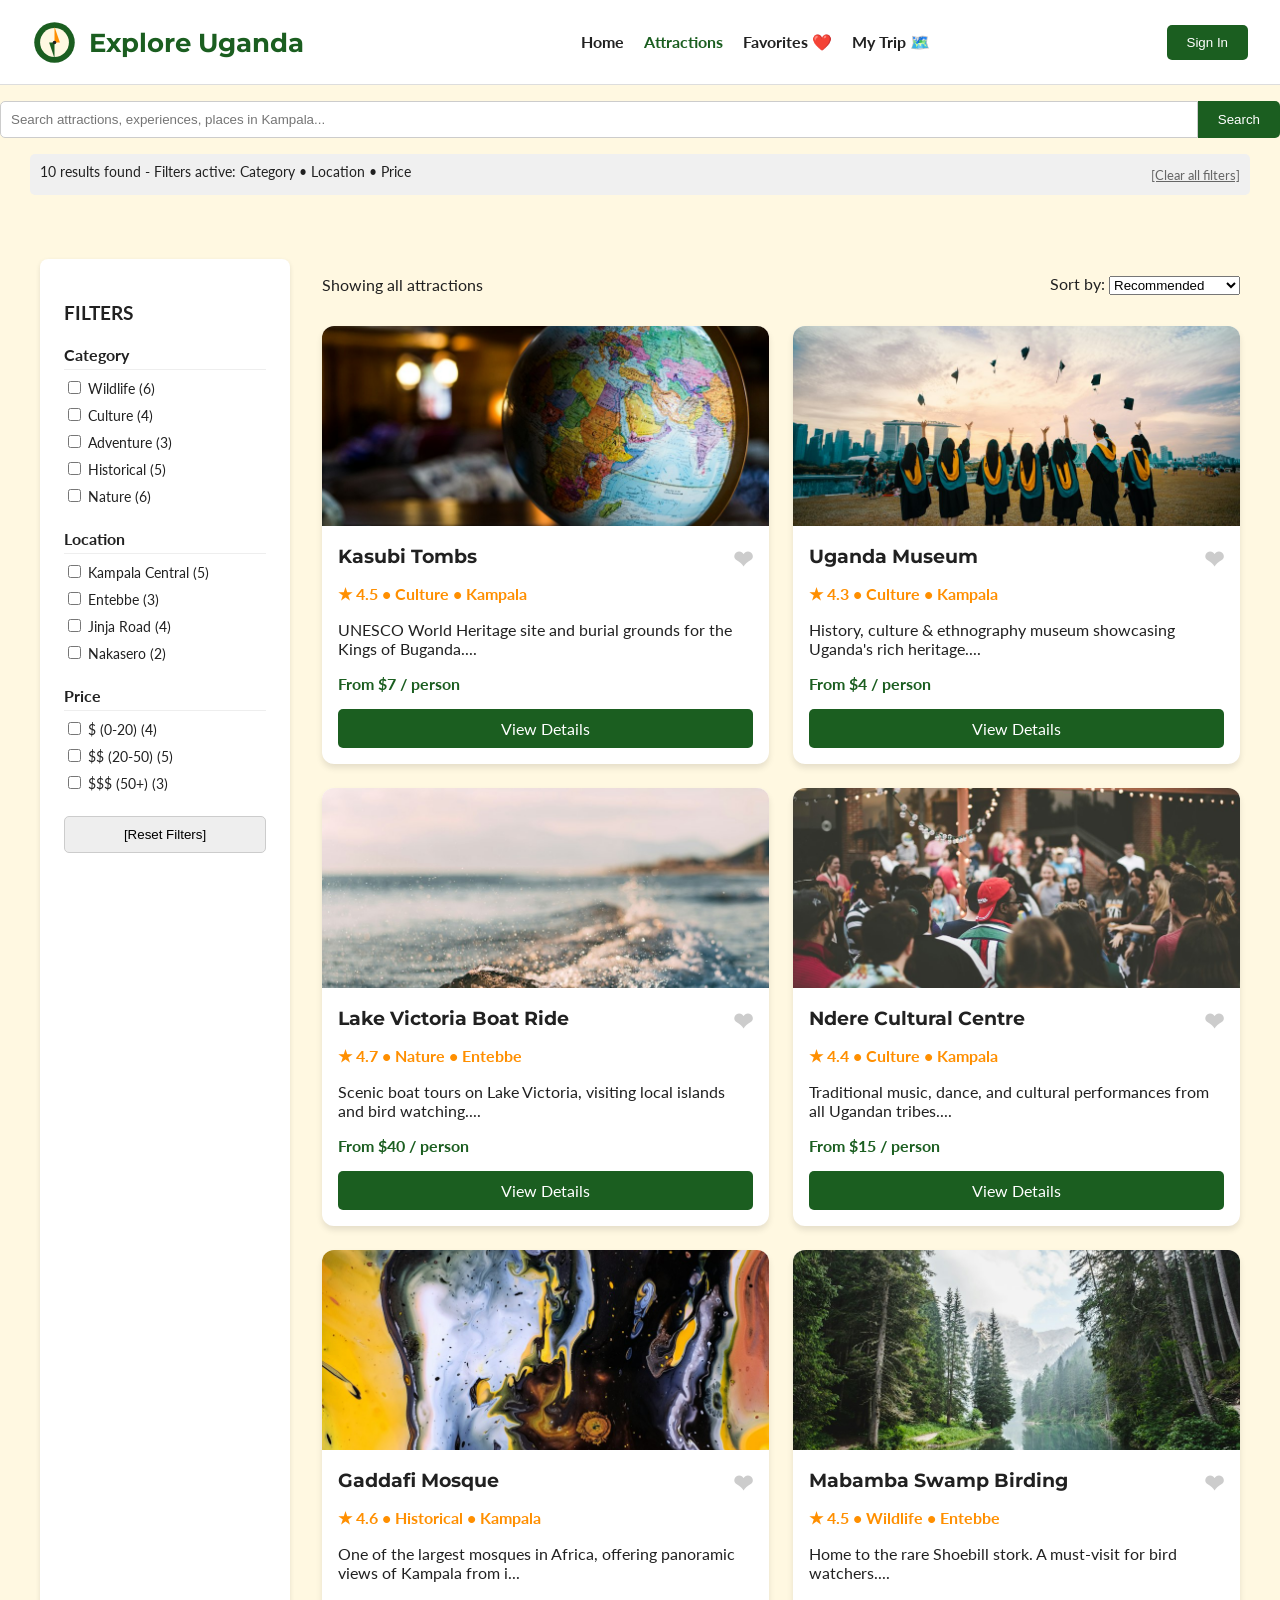
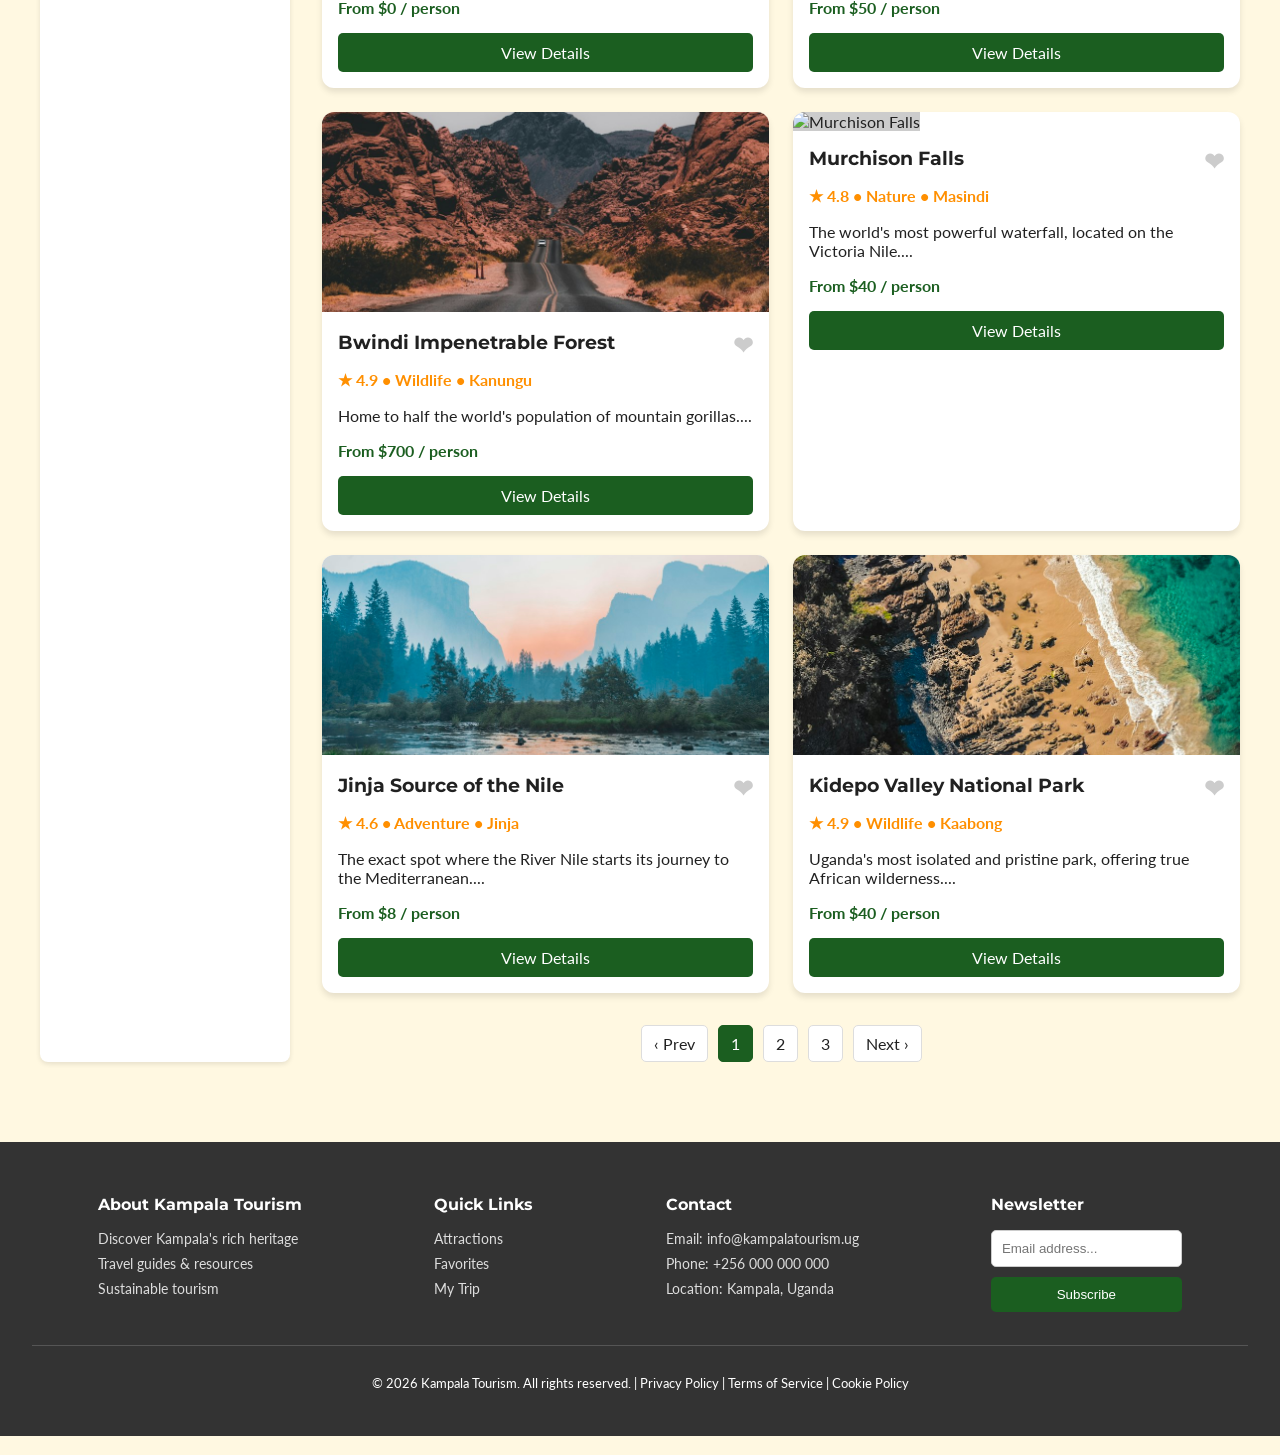
==== attractions.html @ c3bb94f0 "project" ====
<!DOCTYPE html>
<html lang="en">

<head>
    <meta charset="UTF-8">
    <meta name="viewport" content="width=device-width, initial-scale=1.0">
    <title>Attractions - Explore Uganda</title>
    <meta name="description"
        content="Explore Uganda's top tourist attractions, cultural sites, and nature experiences in Kampala and beyond.">
    <link rel="stylesheet" href="css/style.css">
    <link href="https://fonts.googleapis.com/css2?family=Lato:wght@400;700&family=Montserrat:wght@700&display=swap"
        rel="stylesheet">
</head>

<body>

    <!-- HEADER -->
    <header>
        <div class="logo">
            <svg viewBox="0 0 100 100" xmlns="http://www.w3.org/2000/svg">
                <circle cx="50" cy="50" r="45" fill="#1B5E20" />
                <circle cx="50" cy="50" r="32" fill="#FFF8E1" />
                <polygon points="50,15 62,50 50,50" fill="#FF8F00" />
                <polygon points="50,85 38,50 50,50" fill="#1B5E20" />
                <circle cx="50" cy="50" r="4" fill="#212121" />
            </svg>
            <h1>Explore Uganda</h1>
        </div>
        <nav>
            <ul>
                <li><a href="index.html">Home</a></li>
                <li><a href="attractions.html" style="color: var(--primary-green);">Attractions</a></li>
                <li><a href="favorites.html">Favorites ❤️</a></li>
                <li><a href="itinerary.html">My Trip 🗺️</a></li>
            </ul>
        </nav>
        <button class="sign-in-btn">Sign In</button>
    </header>

    <!-- TOP SEARCH & DYNAMIC FILTERING BAR (From Wireframe 1) -->
    <section class="listing-header">
        <div class="search-bar" style="margin: 1rem auto; max-width: 100%;">
            <input type="text" placeholder="Search attractions, experiences, places in Kampala...">
            <button>Search</button>
        </div>
        <div class="filter-status-bar"
            style="display: flex; justify-content: space-between; align-items: center; max-width: 1200px; margin: 0 auto 2rem auto;">
            <p><span id="results-count">12 results found</span> - Filters active: Category • Location • Price</p>
            <a href="#" class="clear-all" aria-label="Clear all active filters">[Clear all filters]</a>
        </div>
    </section>

    <!-- MAIN CONTENT: LISTING + FILTERS -->
    <main class="listing-container" id="attractions">

        <!-- FILTERS SIDEBAR -->
        <aside class="filters-sidebar">
            <h3>FILTERS</h3>

            <div class="filter-group">
                <h4>Category</h4>
                <label><input type="checkbox" class="filter-category" value="Wildlife"> Wildlife (6)</label>
                <label><input type="checkbox" class="filter-category" value="Culture"> Culture (4)</label>
                <label><input type="checkbox" class="filter-category" value="Adventure"> Adventure (3)</label>
                <label><input type="checkbox" class="filter-category" value="Historical"> Historical (5)</label>
                <label><input type="checkbox" class="filter-category" value="Nature"> Nature (6)</label>
            </div>

            <div class="filter-group">
                <h4>Location</h4>
                <label><input type="checkbox" class="filter-location" value="Kampala"> Kampala Central (5)</label>
                <label><input type="checkbox" class="filter-location" value="Entebbe"> Entebbe (3)</label>
                <label><input type="checkbox" class="filter-location" value="Jinja"> Jinja Road (4)</label>
                <label><input type="checkbox" class="filter-location" value="Nakasero"> Nakasero (2)</label>
            </div>

            <div class="filter-group">
                <h4>Price</h4>
                <label><input type="checkbox" class="filter-price" value="0-20"> $ (0-20) (4)</label>
                <label><input type="checkbox" class="filter-price" value="20-50"> $$ (20-50) (5)</label>
                <label><input type="checkbox" class="filter-price" value="50+"> $$$ (50+) (3)</label>
            </div>

            <button id="reset-filters" class="reset-btn">[Reset Filters]</button>
        </aside>

        <!-- RESULTS GRID -->
        <section class="results-area">
            <div class="results-header">
                <p id="results-status-text">Showing all attractions</p>
                <div class="sort-options">
                    <label>Sort by:
                        <select id="sort-select">
                            <option value="recommended">Recommended</option>
                            <option value="price-low">Price: Low to High</option>
                            <option value="price-high">Price: High to Low</option>
                            <option value="rating">Rating</option>
                        </select>
                    </label>
                </div>
            </div>

            <div id="attractions-grid" class="grid-container">
                <!-- Cards injected by main.js -->
            </div>

            <!-- Pagination Controls -->
            <div class="pagination-controls">
                <a href="#" class="page-link" aria-label="Previous page">‹ Prev</a>
                <a href="#" class="page-link active" aria-label="Page 1">1</a>
                <a href="#" class="page-link" aria-label="Page 2">2</a>
                <a href="#" class="page-link" aria-label="Page 3">3</a>
                <a href="#" class="page-link" aria-label="Next page">Next ›</a>
            </div>
        </section>
    </main>

    <!-- FOOTER -->
    <footer>
        <div class="footer-columns">
            <div>
                <h4>About Kampala Tourism</h4>
                <ul>
                    <li>Discover Kampala's rich heritage</li>
                    <li>Travel guides & resources</li>
                    <li>Sustainable tourism</li>
                </ul>
            </div>
            <div>
                <h4>Quick Links</h4>
                <ul>
                    <li><a href="attractions.html">Attractions</a></li>
                    <li><a href="favorites.html">Favorites</a></li>
                    <li><a href="itinerary.html">My Trip</a></li>
                </ul>
            </div>
            <div>
                <h4>Contact</h4>
                <ul>
                    <li>Email: info@kampalatourism.ug</li>
                    <li>Phone: +256 000 000 000</li>
                    <li>Location: Kampala, Uganda</li>
                </ul>
            </div>
            <div>
                <h4>Newsletter</h4>
                <form onsubmit="event.preventDefault(); alert('Subscribed!');"
                    style="display: flex; flex-direction: column; gap: 10px;">
                    <input type="email" placeholder="Email address..." required
                        style="padding: 10px; border-radius: 5px; border: 1px solid #ccc;">
                    <button type="submit" class="sign-in-btn" style="width: 100%;">Subscribe</button>
                </form>
            </div>
        </div>
        <div class="footer-bottom">
            <p>&copy; 2026 Kampala Tourism. All rights reserved. | Privacy Policy | Terms of Service | Cookie Policy</p>
        </div>
    </footer>

    <!-- LINK TO JAVASCRIPT FOR LISTING -->
    <script src="js/main.js" type="module"></script>
</body>

</html>
---- css/style.css ----
/* css/style.css */
:root {
    --primary-green: #1B5E20;
    --secondary-orange: #FF8F00;
    --bg-sand: #FFF8E1;
    --text-dark: #212121;
}

body {
    font-family: 'Lato', sans-serif;
    margin: 0;
    padding: 0;
    background-color: var(--bg-sand);
    color: var(--text-dark);
}

/* Header */
header {
    display: flex;
    justify-content: space-between;
    align-items: center;
    padding: 1rem 2rem;
    background: white;
    border-bottom: 1px solid #ddd;
}

nav ul {
    list-style: none;
    display: flex;
    gap: 20px;
}

nav a {
    text-decoration: none;
    color: var(--text-dark);
    font-weight: bold;
}

.sign-in-btn {
    background: var(--primary-green);
    color: white;
    border: none;
    padding: 10px 20px;
    border-radius: 5px;
    cursor: pointer;
}

/* Hero */
.hero {
    text-align: center;
    padding: 4rem 2rem;
    background: #e0e0e0;
}

.hero h2 {
    font-family: 'Montserrat', sans-serif;
    font-size: 3rem;
    margin-bottom: 0.5rem;
}

.search-bar {
    margin: 2rem auto;
    max-width: 600px;
    display: flex;
}

.search-bar input {
    flex: 1;
    padding: 10px;
    border: 1px solid #ccc;
    border-radius: 5px 0 0 5px;
}

.search-bar button {
    padding: 10px 20px;
    background: var(--primary-green);
    color: white;
    border: none;
    border-radius: 0 5px 5px 0;
    cursor: pointer;
}

.trending-searches a {
    margin: 0 5px;
    color: var(--secondary-orange);
    text-decoration: none;
    font-size: 0.9rem;
}

/* Listing Layout */
.listing-container {
    display: grid;
    grid-template-columns: 250px 1fr;
    gap: 2rem;
    padding: 2rem;
    max-width: 1200px;
    margin: 0 auto;
}

/* Filters Sidebar */
.filters-sidebar {
    background: white;
    padding: 1.5rem;
    border-radius: 8px;
    box-shadow: 0 2px 5px rgba(0, 0, 0, 0.1);
}

.filter-group {
    margin-bottom: 1.5rem;
}

.filter-group h4 {
    margin-bottom: 0.5rem;
    border-bottom: 1px solid #eee;
    padding-bottom: 5px;
}

.filter-group label {
    display: block;
    margin-bottom: 0.5rem;
    font-size: 0.9rem;
    cursor: pointer;
}

.reset-btn {
    width: 100%;
    padding: 10px;
    background: #eee;
    border: 1px solid #ccc;
    border-radius: 5px;
    cursor: pointer;
}

/* Results Grid */
.results-header {
    display: flex;
    justify-content: space-between;
    align-items: center;
    margin-bottom: 1rem;
}

.grid-container {
    display: grid;
    grid-template-columns: repeat(auto-fill, minmax(300px, 1fr));
    gap: 1.5rem;
}

/* Attraction Card */
.card {
    background: white;
    border-radius: 12px;
    overflow: hidden;
    box-shadow: 0 4px 6px rgba(0, 0, 0, 0.1);
    transition: transform 0.2s;
}

.card:hover {
    transform: translateY(-5px);
}

.card img {
    width: 100%;
    height: 200px;
    object-fit: cover;
    background: #ccc;
}

.card-content {
    padding: 1rem;
}

.card h3 {
    margin: 0 0 0.5rem 0;
    font-family: 'Montserrat', sans-serif;
}

.card .rating {
    color: var(--secondary-orange);
    font-weight: bold;
}

.card .price {
    font-weight: bold;
    color: var(--primary-green);
}

.card .btn-view {
    display: block;
    text-align: center;
    background: var(--primary-green);
    color: white;
    text-decoration: none;
    padding: 10px;
    border-radius: 5px;
    margin-top: 1rem;
}

/* Footer */
footer {
    background: #333;
    color: white;
    padding: 2rem;
    margin-top: 3rem;
}

.footer-columns {
    display: flex;
    justify-content: space-around;
    flex-wrap: wrap;
}

.footer-columns a {
    color: #ddd;
    text-decoration: none;
}

.footer-bottom {
    text-align: center;
    margin-top: 2rem;
    border-top: 1px solid #555;
    padding-top: 1rem;
    font-size: 0.8rem;
}

/* --- Detail Page Styles --- */
.detail-container {
    max-width: 1200px;
    margin: 2rem auto;
    padding: 0 2rem;
}

.detail-layout {
    display: grid;
    grid-template-columns: 2fr 1fr;
    gap: 2rem;
}

/* Left Column */
.detail-main h1 {
    font-family: 'Montserrat', sans-serif;
    font-size: 2.5rem;
    margin-bottom: 0.5rem;
}

.detail-meta {
    color: var(--secondary-orange);
    font-weight: bold;
    margin-bottom: 1.5rem;
}

.gallery-placeholder {
    width: 100%;
    height: 400px;
    background: #ccc;
    border-radius: 12px;
    display: flex;
    align-items: center;
    justify-content: center;
    font-size: 1.2rem;
    color: #555;
    margin-bottom: 1rem;
}

.thumbnail-row {
    display: flex;
    gap: 1rem;
    margin-bottom: 2rem;
}

.thumbnail-row div {
    width: 100px;
    height: 80px;
    background: #ddd;
    border-radius: 8px;
}

.description-box,
.reviews-box {
    background: white;
    padding: 1.5rem;
    border-radius: 12px;
    margin-bottom: 2rem;
    box-shadow: 0 2px 5px rgba(0, 0, 0, 0.05);
}

.description-box h3,
.reviews-box h3 {
    border-bottom: 2px solid var(--primary-green);
    padding-bottom: 0.5rem;
    display: inline-block;
    margin-bottom: 1rem;
}

/* Right Column (Booking) */
.booking-card {
    background: white;
    padding: 1.5rem;
    border-radius: 12px;
    box-shadow: 0 4px 10px rgba(0, 0, 0, 0.1);
    margin-bottom: 2rem;
    position: sticky;
    top: 20px;
}

.booking-card h3 {
    font-family: 'Montserrat', sans-serif;
    margin-top: 0;
}

.booking-form label {
    display: block;
    margin-top: 1rem;
    font-weight: bold;
    font-size: 0.9rem;
}

.booking-form input,
.booking-form select {
    width: 100%;
    padding: 10px;
    margin-top: 5px;
    border: 1px solid #ccc;
    border-radius: 5px;
    box-sizing: border-box;
}

.book-btn {
    width: 100%;
    background: var(--primary-green);
    color: white;
    border: none;
    padding: 15px;
    font-size: 1.1rem;
    font-weight: bold;
    border-radius: 8px;
    margin-top: 1.5rem;
    cursor: pointer;
}

.book-btn:hover {
    background: #144917;
}

.map-placeholder {
    width: 100%;
    height: 200px;
    background: #e0e0e0;
    border-radius: 8px;
    display: flex;
    align-items: center;
    justify-content: center;
    margin-top: 1rem;
    color: #555;
}

/* Itinerary Styles */
.itinerary-item {
    display: flex;
    justify-content: space-between;
    align-items: center;
    background: white;
    padding: 1rem;
    border-radius: 8px;
    box-shadow: 0 2px 5px rgba(0, 0, 0, 0.1);
    margin-bottom: 1rem;
}

.itinerary-item img {
    width: 80px;
    height: 60px;
    object-fit: cover;
    border-radius: 5px;
    margin-right: 1rem;
}

.itinerary-info {
    flex: 1;
}

.itinerary-info h4 {
    margin: 0 0 0.3rem 0;
}

.itinerary-info p {
    margin: 0;
    font-size: 0.9rem;
    color: #555;
}

.remove-btn {
    background: #ff4d4d;
    color: white;
    border: none;
    padding: 5px 10px;
    border-radius: 5px;
    cursor: pointer;
}

/* Logo Styling */
.logo {
    display: flex;
    align-items: center;
    gap: 12px;
}

.logo svg {
    width: 45px;
    height: 45px;
}

.logo h1 {
    font-family: 'Montserrat', sans-serif;
    color: var(--primary-green);
    margin: 0;
    font-size: 1.6rem;
    font-weight: 700;
}

/* --- WIREFRAME ADDITIONS --- */

/* Featured Attractions Section */
.featured-section {
    max-width: 1200px;
    margin: 3rem auto;
    padding: 0 2rem;
}

.section-header {
    display: flex;
    justify-content: space-between;
    align-items: center;
    margin-bottom: 1.5rem;
}

.section-header h2 {
    margin: 0;
    font-family: 'Montserrat', sans-serif;
}

.view-all-link {
    color: var(--secondary-orange);
    text-decoration: none;
    font-weight: bold;
}

.featured-grid {
    display: grid;
    grid-template-columns: repeat(3, 1fr);
    gap: 1.5rem;
}

/* Filter Status Bar */
.filter-status-bar {
    background: #f0f0f0;
    padding: 10px;
    border-radius: 5px;
    margin-bottom: 1.5rem;
    font-size: 0.85rem;
}

.filter-status-bar p {
    margin: 0 0 5px 0;
}

.clear-all {
    color: #666;
    text-decoration: underline;
    font-size: 0.8rem;
}

/* Pagination Controls */
.pagination-controls {
    display: flex;
    justify-content: center;
    gap: 10px;
    margin-top: 2rem;
}

.page-link {
    padding: 8px 12px;
    border: 1px solid #ddd;
    border-radius: 5px;
    text-decoration: none;
    color: var(--text-dark);
    background: white;
}

.page-link.active {
    background: var(--primary-green);
    color: white;
    border-color: var(--primary-green);
}

.page-link:hover:not(.active) {
    background: #f0f0f0;
}

/* Footer updates */
.footer-columns ul {
    list-style: none;
    padding: 0;
}

.footer-columns li {
    margin-bottom: 8px;
    font-size: 0.9rem;
    color: #ddd;
}

.footer-columns h4 {
    margin-bottom: 1rem;
    font-family: 'Montserrat', sans-serif;
}

/* --- RESPONSIVE DESIGN (Mobile & Tablet) --- */

/* Tablet and small laptop screens */
@media (max-width: 900px) {

    /* Header stacks logo, nav, and button */
    header {
        flex-direction: column;
        padding: 1rem;
        gap: 1rem;
        text-align: center;
    }

    nav ul {
        flex-wrap: wrap;
        justify-content: center;
        gap: 15px;
        padding: 0;
    }

    /* Hero section adjusts for smaller screens */
    .hero {
        padding: 2rem 1rem;
    }

    .hero h2 {
        font-size: 2rem;
    }

    .search-bar {
        flex-direction: column;
        gap: 10px;
    }

    .search-bar input {
        border-radius: 5px;
    }

    .search-bar button {
        border-radius: 5px;
        width: 100%;
    }

    /* Main listing layout: Stacks filters on top of results */
    .listing-container {
        grid-template-columns: 1fr;
        padding: 1rem;
        gap: 1.5rem;
    }

    /* Featured Attractions: 1 card per row instead of 3 */
    .featured-section {
        padding: 0 1rem;
        margin: 2rem auto;
    }

    .featured-grid {
        grid-template-columns: 1fr;
    }

    /* Detail Page: Stacks main info and sidebar */
    .detail-container {
        padding: 0 1rem;
    }

    .detail-layout {
        grid-template-columns: 1fr;
    }

    .booking-card {
        position: static;
        /* Disables the sticky sidebar on mobile */
    }

    /* Footer stacks columns vertically */
    .footer-columns {
        flex-direction: column;
        gap: 2rem;
        text-align: center;
    }
}

/* Small Mobile Phones */
@media (max-width: 480px) {

    /* Force the card grid to be 1 column */
    .grid-container {
        grid-template-columns: 1fr;
    }

    .card img {
        height: 180px;
    }

    /* Itinerary items stack vertically */
    .itinerary-item {
        flex-direction: column;
        text-align: center;
        gap: 10px;
    }

    .itinerary-item img {
        margin-right: 0;
        width: 100%;
        height: 120px;
    }

    /* Filter sidebar adjustments */
    .filters-sidebar {
        padding: 1rem;
    }
}
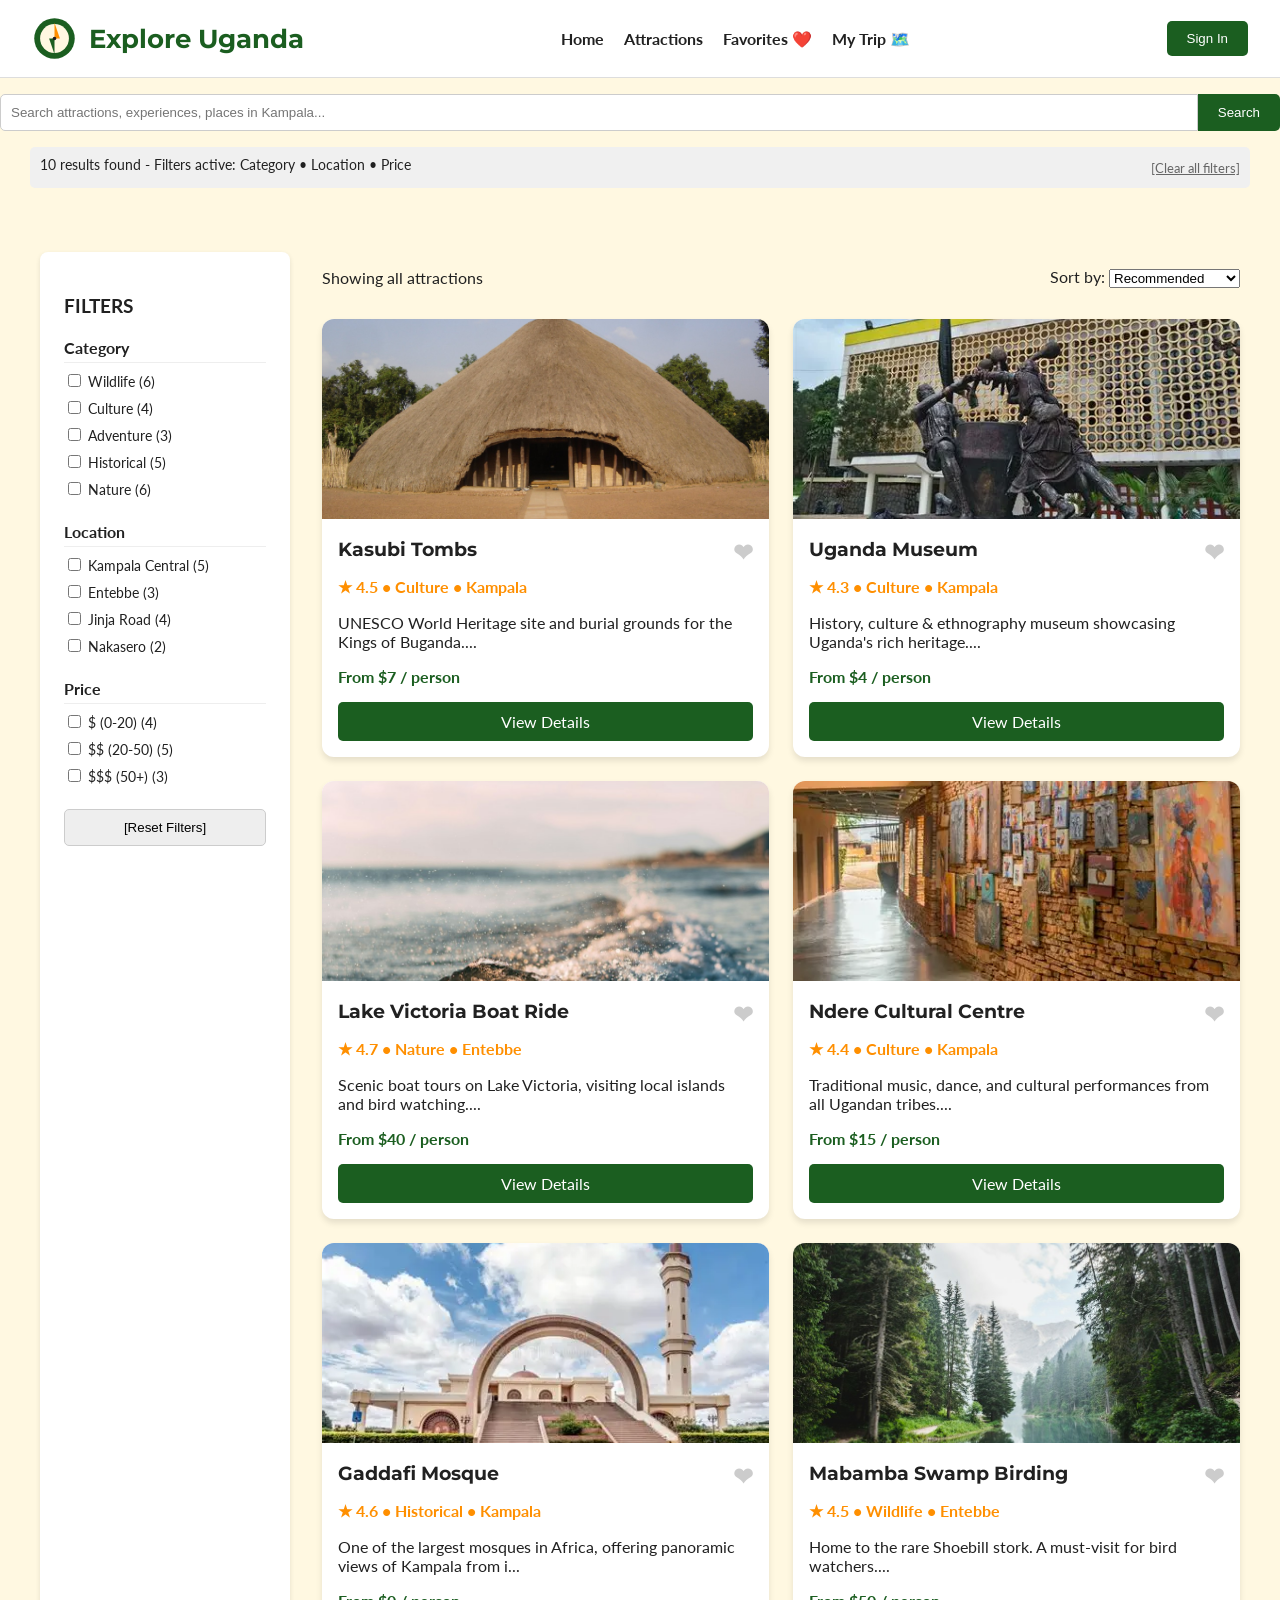
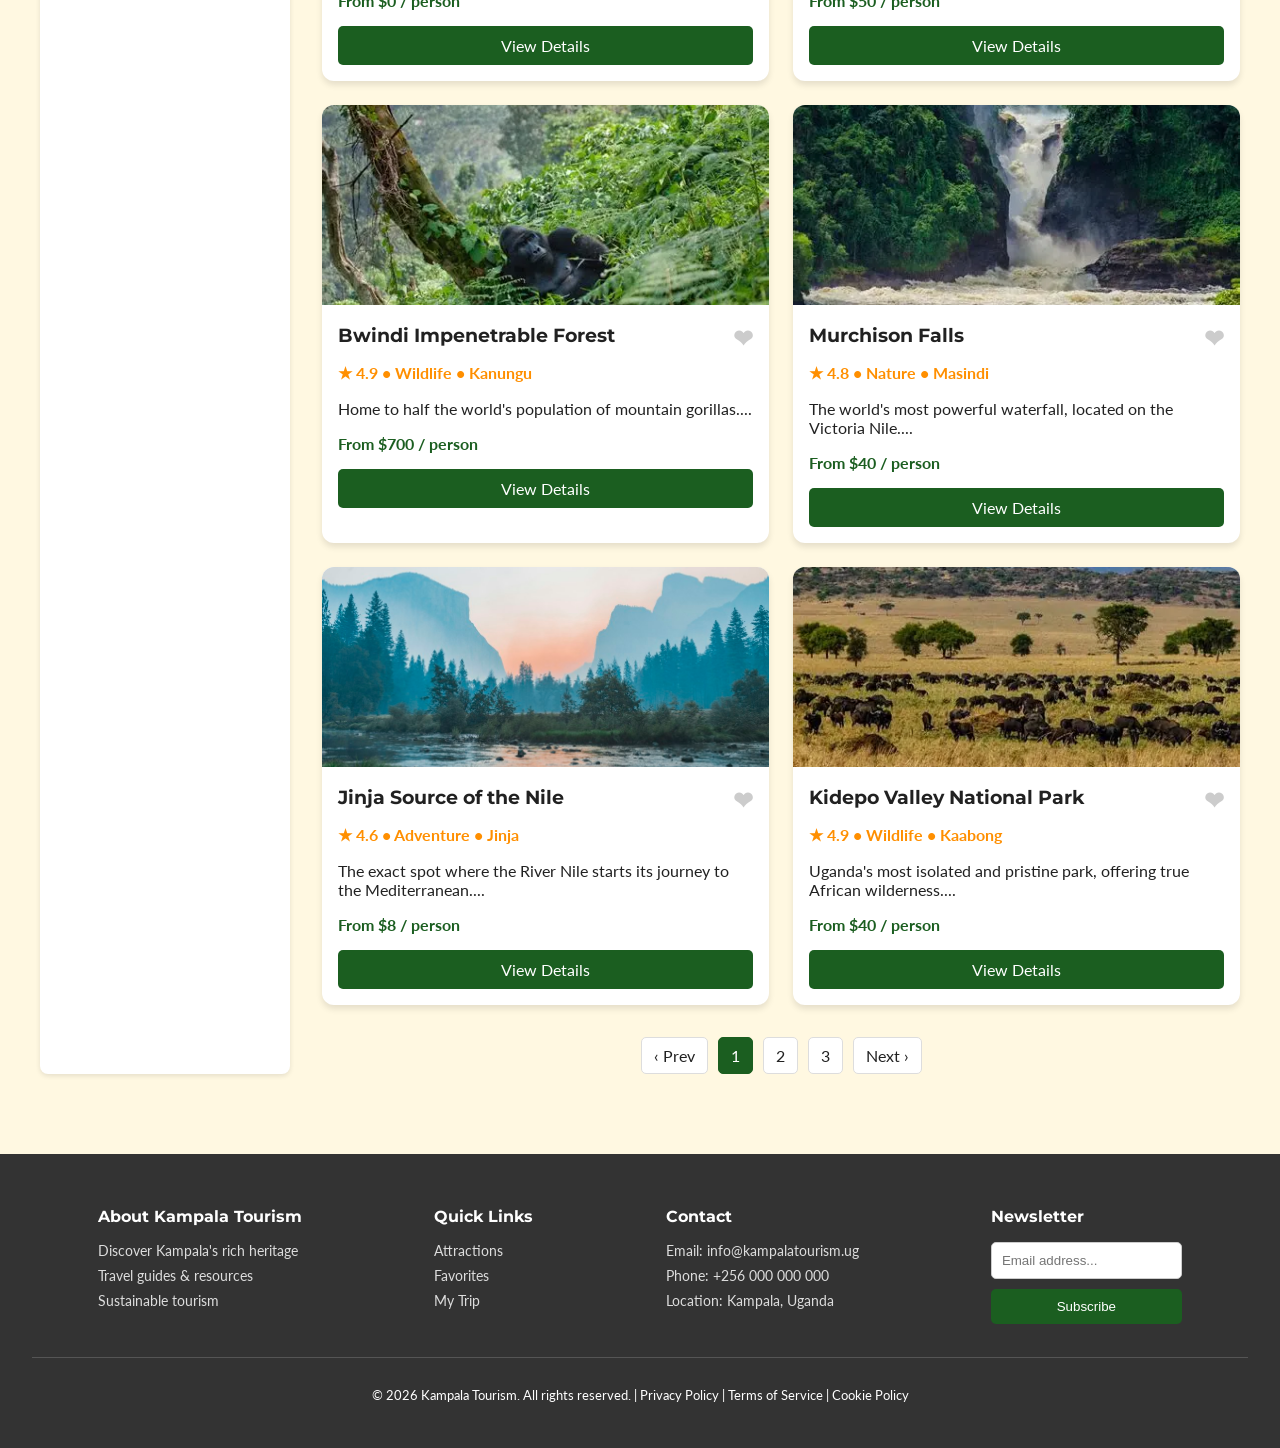
==== commit d6f4bea1: "updates" ====
--- a/attractions.html
+++ b/attractions.html
@@ -15,7 +15,7 @@
 <body>
 
     <!-- HEADER -->
-    <header>
+        <header>
         <div class="logo">
             <svg viewBox="0 0 100 100" xmlns="http://www.w3.org/2000/svg">
                 <circle cx="50" cy="50" r="45" fill="#1B5E20" />
@@ -26,17 +26,28 @@
             </svg>
             <h1>Explore Uganda</h1>
         </div>
-        <nav>
+
+        <!-- Mobile Hamburger Button -->
+        <button class="menu-toggle" id="mobile-menu" aria-label="Toggle navigation menu">
+            <span></span>
+            <span></span>
+            <span></span>
+        </button>
+
+        <!-- Navigation Links -->
+        <nav id="main-nav">
             <ul>
                 <li><a href="index.html">Home</a></li>
-                <li><a href="attractions.html" style="color: var(--primary-green);">Attractions</a></li>
+                <li><a href="attractions.html">Attractions</a></li>
                 <li><a href="favorites.html">Favorites ❤️</a></li>
                 <li><a href="itinerary.html">My Trip 🗺️</a></li>
+                <li class="mobile-signin"><button class="sign-in-btn">Sign In</button></li>
             </ul>
         </nav>
-        <button class="sign-in-btn">Sign In</button>
+        
+        <!-- Desktop Sign In Button -->
+        <button class="sign-in-btn desktop-signin">Sign In</button>
     </header>
-
     <!-- TOP SEARCH & DYNAMIC FILTERING BAR (From Wireframe 1) -->
     <section class="listing-header">
         <div class="search-bar" style="margin: 1rem auto; max-width: 100%;">
--- a/css/style.css
+++ b/css/style.css
@@ -14,7 +14,7 @@
     color: var(--text-dark);
 }
 
-/* Header */
+/* --- HEADER & NAVIGATION --- */
 header {
     display: flex;
     justify-content: space-between;
@@ -22,12 +22,34 @@
     padding: 1rem 2rem;
     background: white;
     border-bottom: 1px solid #ddd;
+    position: relative;
+}
+
+.logo {
+    display: flex;
+    align-items: center;
+    gap: 12px;
+}
+
+.logo svg {
+    width: 45px;
+    height: 45px;
+}
+
+.logo h1 {
+    font-family: 'Montserrat', sans-serif;
+    color: var(--primary-green);
+    margin: 0;
+    font-size: 1.6rem;
+    font-weight: 700;
 }
 
 nav ul {
     list-style: none;
     display: flex;
     gap: 20px;
+    margin: 0;
+    padding: 0;
 }
 
 nav a {
@@ -45,7 +67,32 @@
     cursor: pointer;
 }
 
-/* Hero */
+/* --- HAMBURGER BUTTON (Hidden on Desktop) --- */
+.menu-toggle {
+    display: none;
+    flex-direction: column;
+    gap: 5px;
+    background: transparent;
+    border: none;
+    cursor: pointer;
+    padding: 10px;
+}
+
+.menu-toggle span {
+    display: block;
+    width: 28px;
+    height: 3px;
+    background-color: var(--text-dark);
+    border-radius: 3px;
+    transition: 0.3s;
+}
+
+/* Hide the mobile-only sign-in link on desktop */
+.mobile-signin {
+    display: none;
+}
+
+/* --- HERO --- */
 .hero {
     text-align: center;
     padding: 4rem 2rem;
@@ -87,7 +134,7 @@
     font-size: 0.9rem;
 }
 
-/* Listing Layout */
+/* --- LISTING LAYOUT --- */
 .listing-container {
     display: grid;
     grid-template-columns: 250px 1fr;
@@ -97,7 +144,6 @@
     margin: 0 auto;
 }
 
-/* Filters Sidebar */
 .filters-sidebar {
     background: white;
     padding: 1.5rem;
@@ -131,7 +177,6 @@
     cursor: pointer;
 }
 
-/* Results Grid */
 .results-header {
     display: flex;
     justify-content: space-between;
@@ -145,7 +190,7 @@
     gap: 1.5rem;
 }
 
-/* Attraction Card */
+/* --- ATTRACTION CARD --- */
 .card {
     background: white;
     border-radius: 12px;
@@ -195,7 +240,7 @@
     margin-top: 1rem;
 }
 
-/* Footer */
+/* --- FOOTER --- */
 footer {
     background: #333;
     color: white;
@@ -212,6 +257,22 @@
 .footer-columns a {
     color: #ddd;
     text-decoration: none;
+}
+
+.footer-columns ul {
+    list-style: none;
+    padding: 0;
+}
+
+.footer-columns li {
+    margin-bottom: 8px;
+    font-size: 0.9rem;
+    color: #ddd;
+}
+
+.footer-columns h4 {
+    margin-bottom: 1rem;
+    font-family: 'Montserrat', sans-serif;
 }
 
 .footer-bottom {
@@ -222,7 +283,7 @@
     font-size: 0.8rem;
 }
 
-/* --- Detail Page Styles --- */
+/* --- DETAIL PAGE --- */
 .detail-container {
     max-width: 1200px;
     margin: 2rem auto;
@@ -235,7 +296,6 @@
     gap: 2rem;
 }
 
-/* Left Column */
 .detail-main h1 {
     font-family: 'Montserrat', sans-serif;
     font-size: 2.5rem;
@@ -291,7 +351,6 @@
     margin-bottom: 1rem;
 }
 
-/* Right Column (Booking) */
 .booking-card {
     background: white;
     padding: 1.5rem;
@@ -341,19 +400,7 @@
     background: #144917;
 }
 
-.map-placeholder {
-    width: 100%;
-    height: 200px;
-    background: #e0e0e0;
-    border-radius: 8px;
-    display: flex;
-    align-items: center;
-    justify-content: center;
-    margin-top: 1rem;
-    color: #555;
-}
-
-/* Itinerary Styles */
+/* --- ITINERARY --- */
 .itinerary-item {
     display: flex;
     justify-content: space-between;
@@ -396,29 +443,7 @@
     cursor: pointer;
 }
 
-/* Logo Styling */
-.logo {
-    display: flex;
-    align-items: center;
-    gap: 12px;
-}
-
-.logo svg {
-    width: 45px;
-    height: 45px;
-}
-
-.logo h1 {
-    font-family: 'Montserrat', sans-serif;
-    color: var(--primary-green);
-    margin: 0;
-    font-size: 1.6rem;
-    font-weight: 700;
-}
-
-/* --- WIREFRAME ADDITIONS --- */
-
-/* Featured Attractions Section */
+/* --- FEATURED ATTRACTIONS --- */
 .featured-section {
     max-width: 1200px;
     margin: 3rem auto;
@@ -449,7 +474,7 @@
     gap: 1.5rem;
 }
 
-/* Filter Status Bar */
+/* --- FILTER STATUS BAR --- */
 .filter-status-bar {
     background: #f0f0f0;
     padding: 10px;
@@ -468,7 +493,7 @@
     font-size: 0.8rem;
 }
 
-/* Pagination Controls */
+/* --- PAGINATION --- */
 .pagination-controls {
     display: flex;
     justify-content: center;
@@ -495,44 +520,102 @@
     background: #f0f0f0;
 }
 
-/* Footer updates */
-.footer-columns ul {
-    list-style: none;
+/* --- SCREEN READER ONLY --- */
+.sr-only {
+    position: absolute;
+    width: 1px;
+    height: 1px;
     padding: 0;
-}
-
-.footer-columns li {
-    margin-bottom: 8px;
-    font-size: 0.9rem;
-    color: #ddd;
-}
-
-.footer-columns h4 {
-    margin-bottom: 1rem;
-    font-family: 'Montserrat', sans-serif;
-}
-
-/* --- RESPONSIVE DESIGN (Mobile & Tablet) --- */
-
-/* Tablet and small laptop screens */
+    margin: -1px;
+    overflow: hidden;
+    clip: rect(0, 0, 0, 0);
+    white-space: nowrap;
+    border-width: 0;
+}
+
+/* ========================================= */
+/* ===== RESPONSIVE DESIGN (MOBILE) ======== */
+/* ========================================= */
+
 @media (max-width: 900px) {
 
-    /* Header stacks logo, nav, and button */
+    /* --- HEADER: Logo + Hamburger on same line --- */
     header {
+        flex-direction: row;
+        justify-content: space-between;
+        padding: 1rem;
+        text-align: left;
+    }
+
+    /* Hide the desktop Sign In button */
+    .desktop-signin {
+        display: none;
+    }
+
+    /* Show the hamburger button */
+    .menu-toggle {
+        display: flex;
+    }
+
+    /* --- MOBILE DROPDOWN MENU --- */
+    #main-nav {
+        display: none;
+        /* Hidden by default */
+        position: absolute;
+        top: 100%;
+        /* Directly below the header */
+        left: 0;
+        width: 100%;
+        background: white;
+        border-top: 1px solid #ddd;
+        box-shadow: 0 4px 6px rgba(0, 0, 0, 0.1);
+        z-index: 1000;
+    }
+
+    /* When JS adds 'active' class, show the menu */
+    #main-nav.active {
+        display: block;
+    }
+
+    /* Force the links to stack vertically */
+    #main-nav ul {
+        display: flex;
         flex-direction: column;
-        padding: 1rem;
-        gap: 1rem;
+        gap: 0;
+        padding: 0;
+        margin: 0;
+        width: 100%;
+    }
+
+    #main-nav li {
+        width: 100%;
+        border-bottom: 1px solid #eee;
+    }
+
+    #main-nav a {
+        display: block;
+        padding: 15px 20px;
+        font-size: 1.1rem;
+        color: var(--text-dark);
+    }
+
+    #main-nav a:hover {
+        background-color: #f9f9f9;
+    }
+
+    /* Show the mobile Sign In button */
+    .mobile-signin {
+        display: block;
+        padding: 15px 20px;
         text-align: center;
-    }
-
-    nav ul {
-        flex-wrap: wrap;
-        justify-content: center;
-        gap: 15px;
-        padding: 0;
-    }
-
-    /* Hero section adjusts for smaller screens */
+        border-bottom: none;
+    }
+
+    .mobile-signin .sign-in-btn {
+        width: 100%;
+    }
+
+    /* --- HERO --- */
     .hero {
         padding: 2rem 1rem;
     }
@@ -555,14 +638,14 @@
         width: 100%;
     }
 
-    /* Main listing layout: Stacks filters on top of results */
+    /* --- LISTING LAYOUT --- */
     .listing-container {
         grid-template-columns: 1fr;
         padding: 1rem;
         gap: 1.5rem;
     }
 
-    /* Featured Attractions: 1 card per row instead of 3 */
+    /* --- FEATURED ATTRACTIONS --- */
     .featured-section {
         padding: 0 1rem;
         margin: 2rem auto;
@@ -572,7 +655,7 @@
         grid-template-columns: 1fr;
     }
 
-    /* Detail Page: Stacks main info and sidebar */
+    /* --- DETAIL PAGE --- */
     .detail-container {
         padding: 0 1rem;
     }
@@ -583,10 +666,9 @@
 
     .booking-card {
         position: static;
-        /* Disables the sticky sidebar on mobile */
-    }
-
-    /* Footer stacks columns vertically */
+    }
+
+    /* --- FOOTER --- */
     .footer-columns {
         flex-direction: column;
         gap: 2rem;
@@ -597,7 +679,6 @@
 /* Small Mobile Phones */
 @media (max-width: 480px) {
 
-    /* Force the card grid to be 1 column */
     .grid-container {
         grid-template-columns: 1fr;
     }
@@ -606,7 +687,6 @@
         height: 180px;
     }
 
-    /* Itinerary items stack vertically */
     .itinerary-item {
         flex-direction: column;
         text-align: center;
@@ -619,7 +699,6 @@
         height: 120px;
     }
 
-    /* Filter sidebar adjustments */
     .filters-sidebar {
         padding: 1rem;
     }
